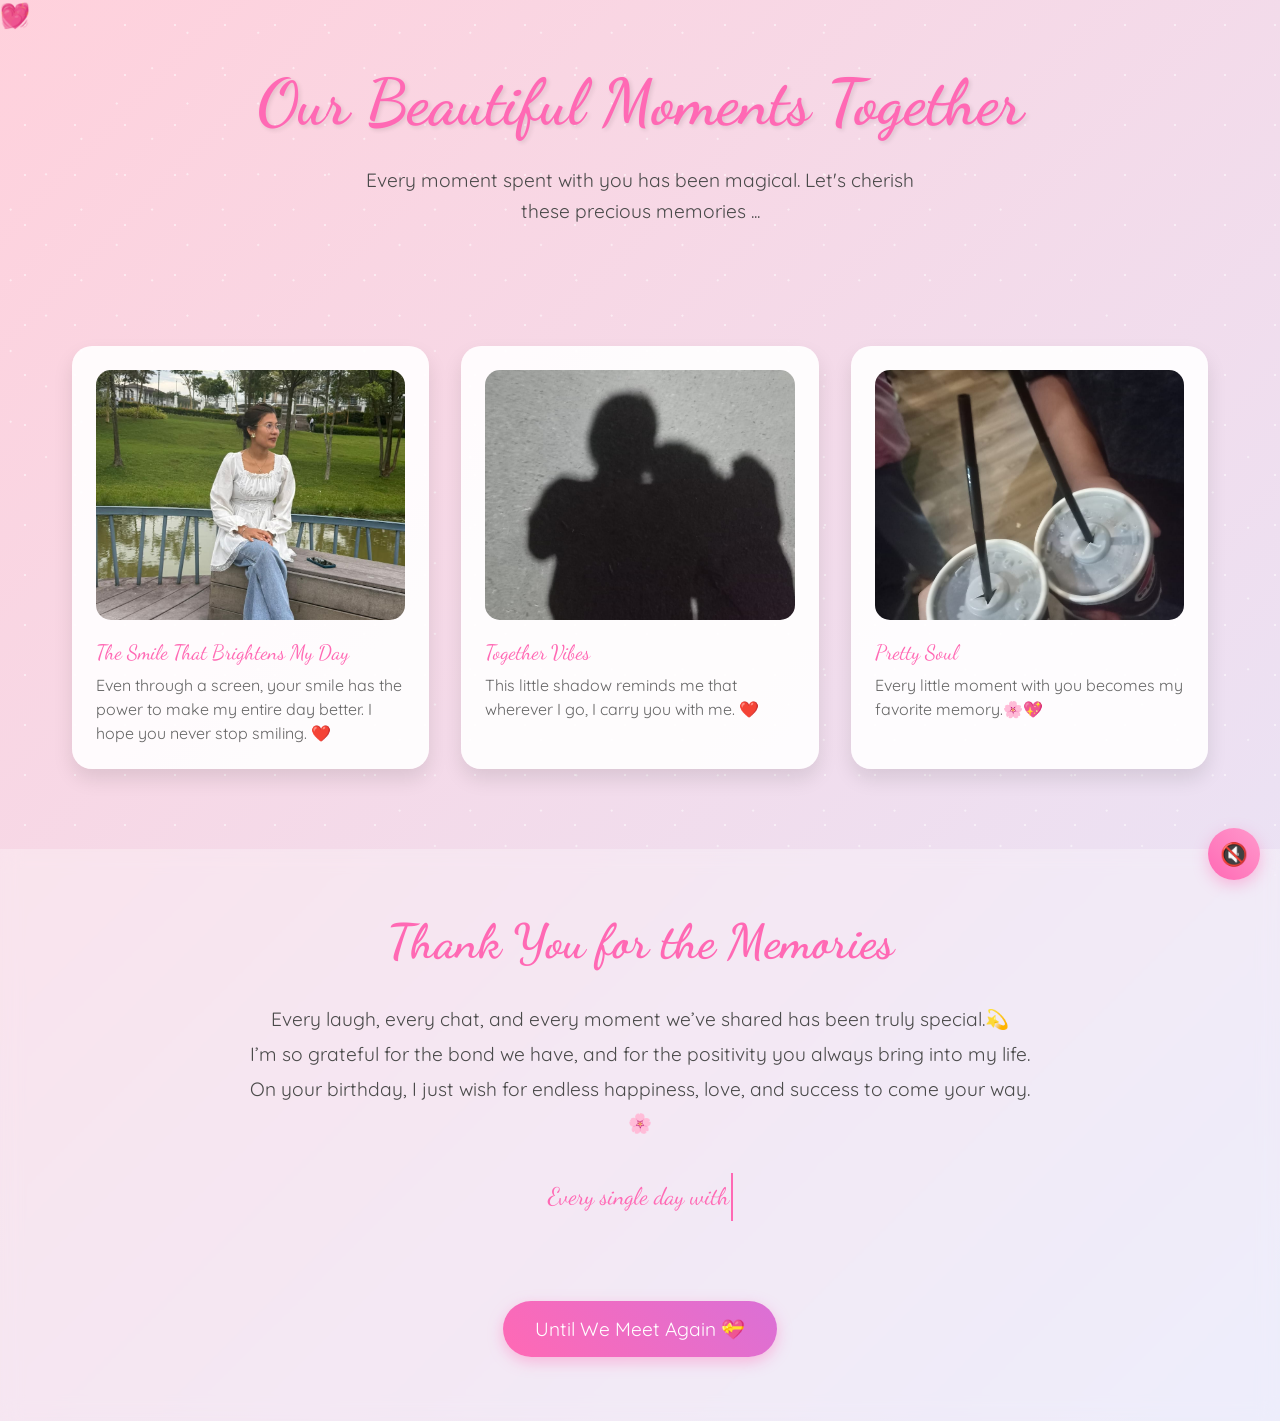
==== last.html @ 6b1a4fbd "babe" ====
<!DOCTYPE html>
<html lang="en">

<head>
    <meta charset="UTF-8">
    <meta name="viewport" content="width=device-width, initial-scale=1.0">
    <title>Our Beautiful Memories ✨</title>
    <style>
        @import url('https://fonts.googleapis.com/css2?family=Dancing+Script:wght@700&family=Quicksand:wght@300;400;500;600&display=swap');

        * {
            margin: 0;
            padding: 0;
            box-sizing: border-box;
        }

        body {
            min-height: 100vh;
            background: linear-gradient(135deg,
                    #ffd1dc 0%,
                    #e6e6fa 25%,
                    #ffefd5 50%,
                    #e6e6fa 75%,
                    #ffd1dc 100%);
            background-size: 400% 400%;
            animation: gradientFlow 15s ease infinite;
            font-family: 'Quicksand', sans-serif;
            overflow-x: hidden;
            color: #4a4a4a;
        }

        @keyframes gradientFlow {
            0% {
                background-position: 0% 50%;
            }

            50% {
                background-position: 100% 50%;
            }

            100% {
                background-position: 0% 50%;
            }
        }

        /* Enhanced Sparkle Effect */
        .magic-sparkles {
            position: fixed;
            top: 0;
            left: 0;
            width: 100%;
            height: 100%;
            pointer-events: none;
            z-index: 1;
        }

        .sparkle {
            position: absolute;
            width: 6px;
            height: 6px;
            border-radius: 50%;
            background-color: white;
            animation: twinkle var(--duration, 4s) ease-in-out infinite;
            opacity: 0;
        }

        @keyframes twinkle {

            0%,
            100% {
                opacity: 0;
                transform: scale(0.5);
            }

            50% {
                opacity: 0.8;
                transform: scale(1);
            }
        }

        /* Generate 50 sparkles with different positions and animations */
        .magic-sparkles::before,
        .magic-sparkles::after {
            content: '';
            position: absolute;
            width: 100%;
            height: 100%;
            background-image: radial-gradient(circle, white 1px, transparent 1px);
            background-size: 50px 50px;
            animation: sparkleLayer 8s linear infinite;
            opacity: 0.5;
        }

        .magic-sparkles::after {
            animation-delay: -4s;
            transform: rotate(45deg);
        }

        @keyframes sparkleLayer {
            0% {
                transform: translateY(0);
            }

            100% {
                transform: translateY(-50px);
            }
        }

        /* Floating Hearts */
        .floating-hearts {
            position: fixed;
            width: 100%;
            height: 100%;
            pointer-events: none;
            z-index: 2;
        }

        .heart {
            position: absolute;
            font-size: 1.5rem;
            color: rgba(255, 105, 180, 0.6);
            animation: floatHeart var(--float-duration, 6s) ease-in-out infinite;
            animation-delay: var(--delay, 0s);
        }

        @keyframes floatHeart {
            0% {
                transform: translate(0, 100vh) rotate(0deg);
            }

            100% {
                transform: translate(var(--translate-x, 0), -100vh) rotate(360deg);
            }
        }

        /* Welcome Section */
        .welcome {
            text-align: center;
            padding: 4rem 2rem;
            position: relative;
            z-index: 3;
        }

        .welcome h1 {
            font-family: 'Dancing Script', cursive;
            font-size: 4rem;
            color: #ff69b4;
            text-shadow: 2px 2px 4px rgba(0, 0, 0, 0.1);
            animation: fadeInScale 2s ease;
        }

        .welcome p {
            font-size: 1.2rem;
            max-width: 600px;
            margin: 1.5rem auto;
            line-height: 1.6;
            animation: fadeIn 2s ease 0.5s both;
        }

        /* Enhanced Memory Cards */
        .memory-container {
            max-width: 1200px;
            margin: 0 auto;
            padding: 2rem;
            display: grid;
            grid-template-columns: repeat(auto-fit, minmax(300px, 1fr));
            gap: 2rem;
            z-index: 3;
            position: relative;
        }

        .memory-card {
            background: rgba(255, 255, 255, 0.9);
            border-radius: 20px;
            padding: 1.5rem;
            box-shadow: 0 10px 20px rgba(0, 0, 0, 0.1);
            transition: all 0.5s cubic-bezier(0.4, 0, 0.2, 1);
            position: relative;
            overflow: hidden;
        }

        .memory-card:hover {
            transform: translateY(-10px) scale(1.02);
            box-shadow: 0 15px 30px rgba(0, 0, 0, 0.15);
        }

        .memory-card::before {
            content: '';
            position: absolute;
            top: 0;
            left: 0;
            width: 100%;
            height: 100%;
            background: linear-gradient(45deg, transparent, rgba(255, 255, 255, 0.4), transparent);
            transform: translateX(-100%);
            transition: 0.5s;
        }

        .memory-card:hover::before {
            transform: translateX(100%);
        }

        .memory-img {
            width: 100%;
            height: 250px;
            object-fit: cover;
            border-radius: 15px;
            margin-bottom: 1rem;
            transition: transform 0.5s ease;
        }

        .memory-card:hover .memory-img {
            transform: scale(1.05);
        }

        .memory-date {
            font-family: 'Dancing Script', cursive;
            color: #ff69b4;
            font-size: 1.3rem;
            margin-bottom: 0.5rem;
        }

        .memory-caption {
            font-size: 1rem;
            line-height: 1.5;
            color: #666;
        }

        /* Final Message Section */
        .final-message {
            text-align: center;
            padding: 4rem 2rem;
            background: rgba(255, 255, 255, 0.3);
            backdrop-filter: blur(10px);
            margin-top: 3rem;
            position: relative;
            z-index: 3;
        }

        .final-message h2 {
            font-family: 'Dancing Script', cursive;
            font-size: 3rem;
            color: #ff69b4;
            margin-bottom: 2rem;
            animation: heartbeat 2s infinite;
        }

        @keyframes heartbeat {

            0%,
            100% {
                transform: scale(1);
            }

            50% {
                transform: scale(1.1);
            }
        }

        .final-message p {
            font-size: 1.2rem;
            max-width: 800px;
            margin: 0 auto 2rem;
            line-height: 1.8;
        }

        .love-letter {
            font-family: 'Dancing Script', cursive;
            font-size: 1.5rem;
            color: #ff69b4;
            max-width: 700px;
            margin: 0 auto 2rem;
            line-height: 2;
            min-height: 4em;
        }

        .love-letter .cursor-blink {
            display: inline-block;
            width: 2px;
            background: #ff69b4;
            margin-left: 2px;
            animation: blink 0.8s step-end infinite;
        }

        @keyframes blink {
            50% { opacity: 0; }
        }

        .goodbye-btn {
            display: inline-block;
            padding: 1rem 2rem;
            font-size: 1.2rem;
            background: linear-gradient(45deg, #ff69b4, #da70d6);
            color: white;
            border: none;
            border-radius: 50px;
            cursor: pointer;
            text-decoration: none;
            transition: all 0.3s ease;
            box-shadow: 0 5px 15px rgba(255, 105, 180, 0.4);
            animation: float 3s infinite ease-in-out;
        }

        .goodbye-btn:hover {
            transform: translateY(-5px);
            box-shadow: 0 8px 20px rgba(255, 105, 180, 0.6);
        }

        @keyframes float {

            0%,
            100% {
                transform: translateY(0);
            }

            50% {
                transform: translateY(-10px);
            }
        }

        /* Animations */
        @keyframes fadeInScale {
            0% {
                opacity: 0;
                transform: scale(0.8);
            }

            100% {
                opacity: 1;
                transform: scale(1);
            }
        }

        @keyframes fadeIn {
            0% {
                opacity: 0;
            }

            100% {
                opacity: 1;
            }
        }

        /* Generate Hearts */
        .js-generate-hearts {
            position: fixed;
            width: 100%;
            height: 100%;
            pointer-events: none;
            z-index: 2;
        }

        /* Custom Scrollbar */
        ::-webkit-scrollbar {
            width: 12px;
        }

        ::-webkit-scrollbar-track {
            background: rgba(255, 255, 255, 0.4);
        }

        ::-webkit-scrollbar-thumb {
            background: linear-gradient(45deg, #ff69b4, #da70d6);
            border-radius: 6px;
        }

        /* Responsive Design */
        @media (max-width: 768px) {
            .welcome h1 {
                font-size: 3rem;
            }

            .memory-container {
                grid-template-columns: 1fr;
            }

            .final-message h2 {
                font-size: 2.5rem;
            }
        }
    </style>
    <script src="https://cdnjs.cloudflare.com/ajax/libs/gsap/3.12.2/gsap.min.js"></script>
    <script src="config.js"></script>
    <script src="shared.js"></script>
</head>

<body>
    <div class="magic-sparkles"></div>
    <div class="floating-hearts">
        <!-- Hearts will be generated via CSS -->
        <div class="heart" style="--float-duration: 6s; --delay: 0s; --translate-x: 20px;">💝</div>
        <div class="heart" style="--float-duration: 8s; --delay: 1s; --translate-x: -30px;">💖</div>
        <div class="heart" style="--float-duration: 7s; --delay: 2s; --translate-x: 40px;">💗</div>
        <div class="heart" style="--float-duration: 9s; --delay: 3s; --translate-x: -20px;">💓</div>
        <div class="heart" style="--float-duration: 5s; --delay: 4s; --translate-x: 30px;">💕</div>
    </div>

     <section class="welcome">
        <h1>Our Beautiful Moments Together</h1>
        <p>Every moment spent with you has been magical. Let's cherish these precious memories ...</p>
    </section>

    <div class="memory-container">
        <div class="memory-card">
            <img src="./D1.jpeg" alt="First Date" class="memory-img">
            <div class="memory-date">The Smile That Brightens My Day</div>
            <div class="memory-caption">Even through a screen, your smile has the power to make my entire day better. I hope you never stop smiling. ❤️</div>
        </div>
        <div class="memory-card">
            <img src="./D2.jpeg" alt="Beach Day" class="memory-img">
            <div class="memory-date">Together Vibes</div>
            <div class="memory-caption">This little shadow reminds me that wherever I go, I carry you with me. ❤️
    </div>
        </div>
        <div class="memory-card">
            <img src="./d3.jpeg" alt="Movie Night" class="memory-img">
            <div class="memory-date">Pretty Soul</div>
            <div class="memory-caption">Every little moment with you becomes my favorite memory.🌸💖</div>
        </div>

    </div>

    <section class="final-message">
        <h2>Thank You for the Memories</h2>
        <p>Every laugh, every chat, and every moment we’ve shared has been truly special.💫<br>
            I’m so grateful for the bond we have, and for the positivity you always bring into my life.<br>
            On your birthday, I just wish for endless happiness, love, and success to come your way.🌸</p>
        <div class="love-letter" id="loveLetter"></div>
        <a href="#" class="goodbye-btn" id="goodbyeBtn">Until We Meet Again 💝</a>
    </section>

    <script>
        // Typewriter reveal of the personal love letter
        function typeLoveLetter() {
            const cfg = window.BDAY_CONFIG || {};
            const text = cfg.loveLetter || "You deserve all the joy in the world—keep shining. ✨";
            const target = document.getElementById('loveLetter');
            let i = 0;
            target.innerHTML = '<span class="cursor-blink">&nbsp;</span>';
            const typer = setInterval(() => {
                if (i < text.length) {
                    target.innerHTML = text.slice(0, i + 1) + '<span class="cursor-blink">&nbsp;</span>';
                    i++;
                } else {
                    clearInterval(typer);
                }
            }, 35);
        }

        // Start the letter once it scrolls into view
        const letterSection = document.querySelector('.final-message');
        const observer = new IntersectionObserver((entries) => {
            entries.forEach(entry => {
                if (entry.isIntersecting) {
                    typeLoveLetter();
                    observer.disconnect();
                }
            });
        }, { threshold: 0.4 });
        observer.observe(letterSection);

        // Finale heart burst on the goodbye button
        document.getElementById('goodbyeBtn').addEventListener('click', (e) => {
            e.preventDefault();
            if (window.heartBurst) heartBurst(40);
            e.target.textContent = "Love you! 💖";
        });
    </script>
</body>

</html>
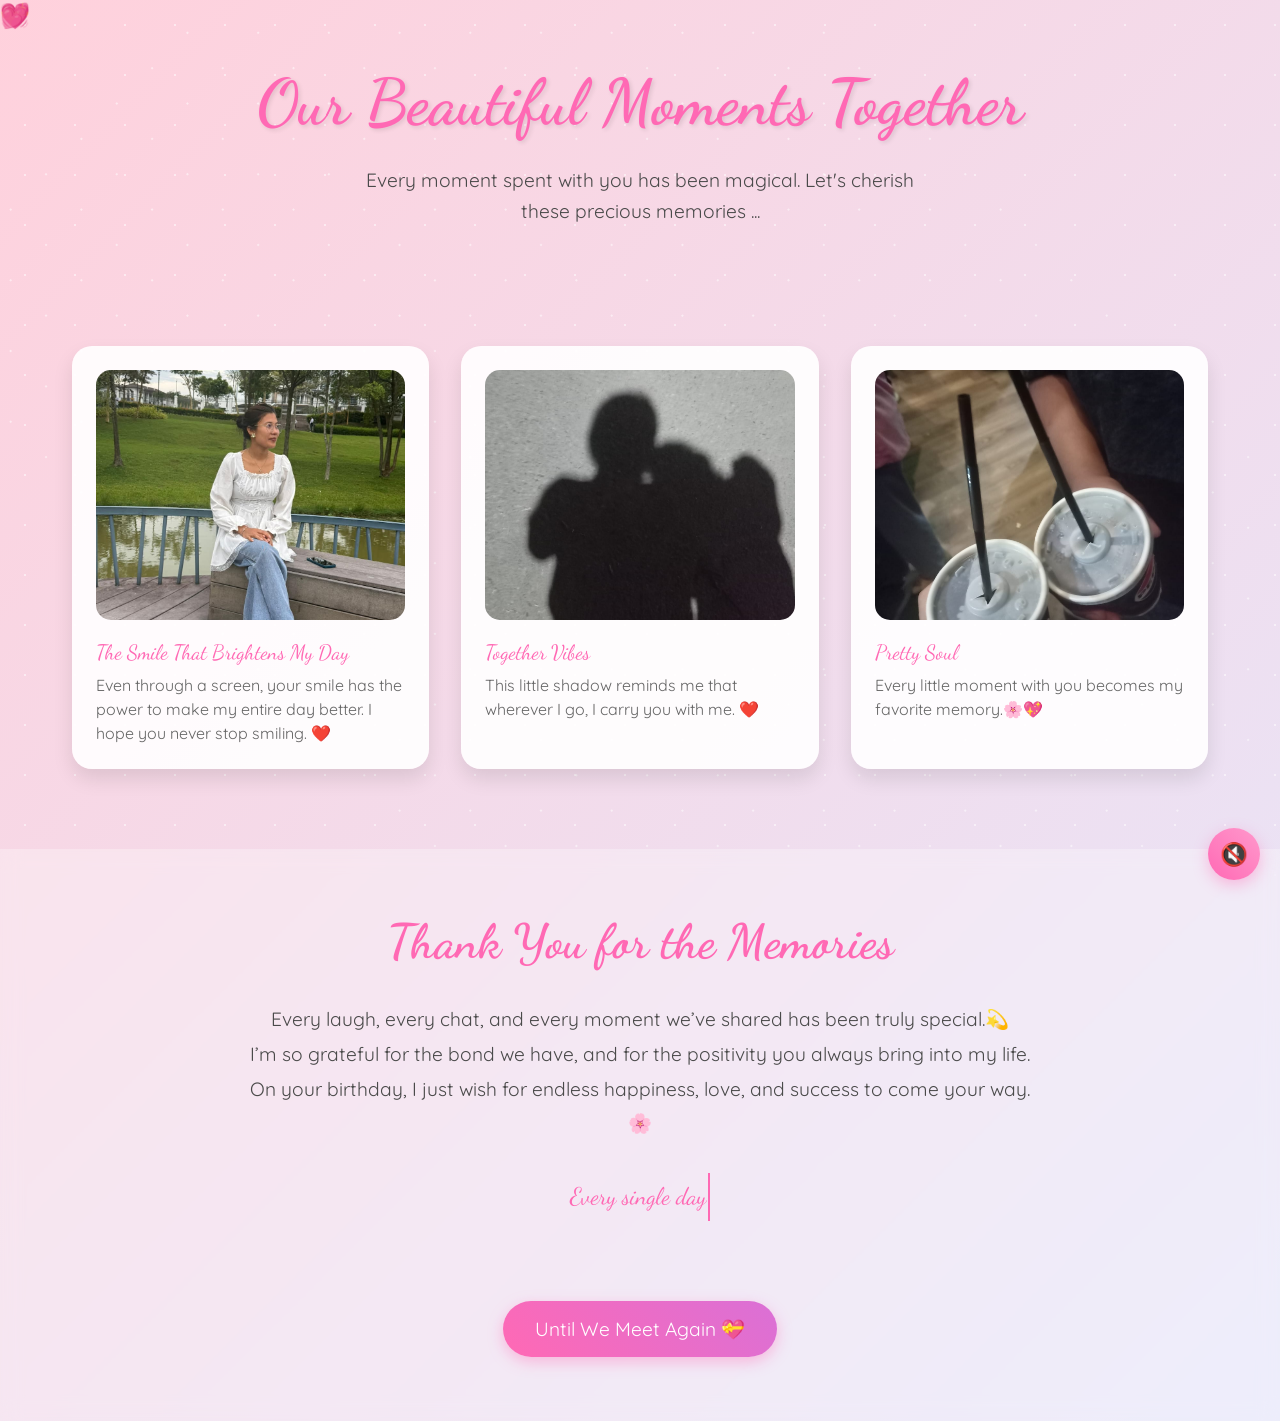
==== commit ef815e6d: "babe" ====
--- a/last.html
+++ b/last.html
@@ -380,7 +380,8 @@
         }
     </style>
     <script src="https://cdnjs.cloudflare.com/ajax/libs/gsap/3.12.2/gsap.min.js"></script>
-    <script src="config.js"></script>
+   <script src="config.js"></script>
+        <script>window.BDAY_MUSIC_ENABLED = true;</script>
     <script src="shared.js"></script>
 </head>
 
